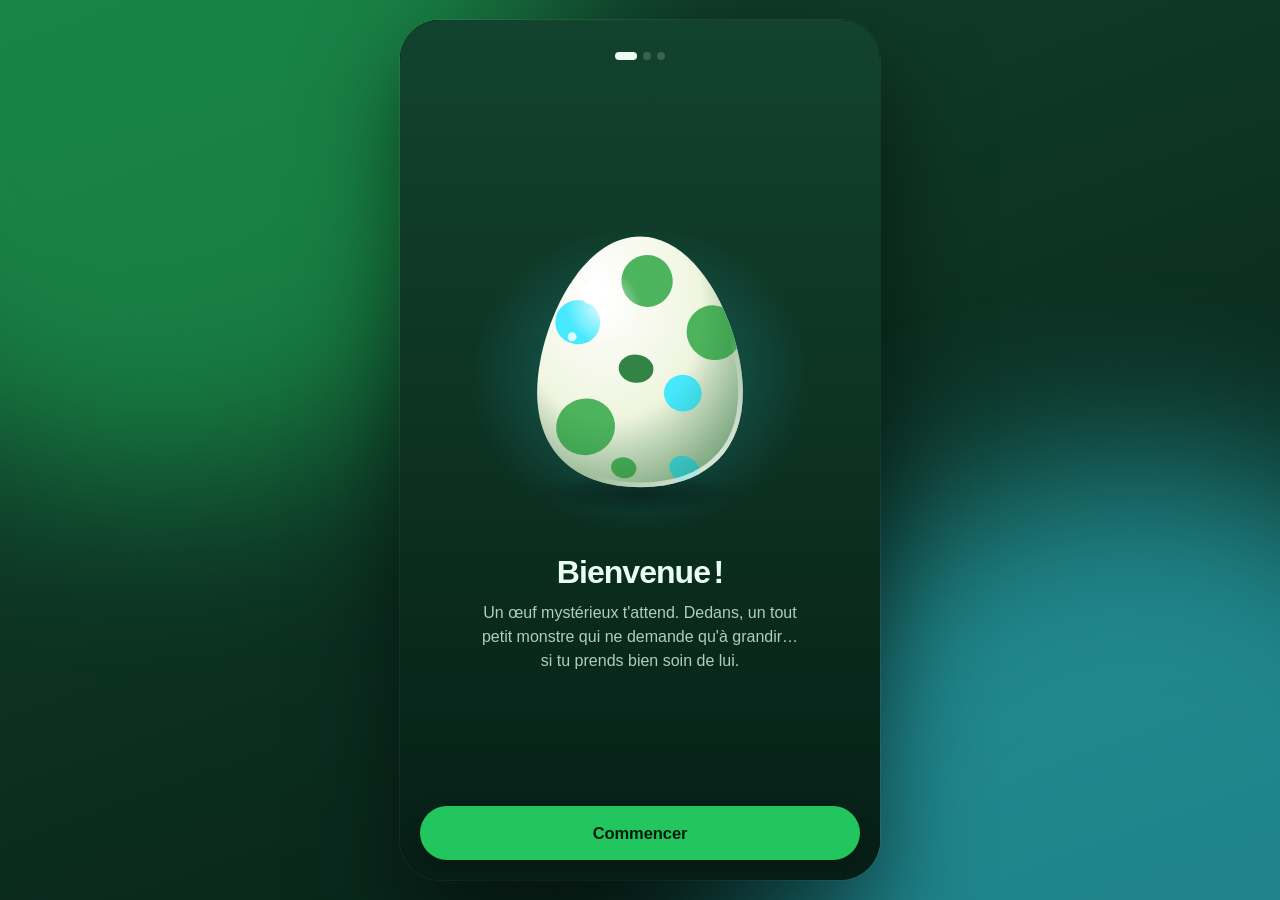
==== index.html @ c43db401 "Mini-Titan : tamagotchi mobile HD (appli installable) + version classique Co-Authored-By: Claude Fab" ====
<!doctype html>
<html lang="fr">
<head>
<meta charset="utf-8">
<meta name="viewport" content="width=device-width, initial-scale=1, viewport-fit=cover">
<title>Mini-Titan</title>
<meta name="description" content="Adopte un petit monstre à plaques dorsales : nourris-le, lave-le, joue avec lui et regarde-le grandir.">
<meta name="theme-color" content="#12432f">
<meta name="color-scheme" content="dark light">
<meta name="apple-mobile-web-app-capable" content="yes">
<meta name="mobile-web-app-capable" content="yes">
<meta name="apple-mobile-web-app-status-bar-style" content="black-translucent">
<meta name="apple-mobile-web-app-title" content="Mini-Titan">
<meta name="format-detection" content="telephone=no">
<link rel="manifest" href="manifest.webmanifest">
<link rel="icon" href="icons/icon.svg" type="image/svg+xml">
<link rel="apple-touch-icon" href="icons/apple-touch-icon.png">
<link rel="stylesheet" href="app.css">
</head>
<body>
<!-- Fond flou aux couleurs du look (visible sur ordinateur, autour de la colonne) -->
<div class="backdrop" aria-hidden="true"></div>

<div class="app" id="app">
  <main class="views" id="views">

    <!-- ===================== Onglet Maison ===================== -->
    <section class="view view-home on" id="v-maison" aria-label="Maison">
      <div class="stage" id="stage">
        <div class="stage-scene" id="scene" aria-hidden="true"></div>
        <div class="stage-mon" id="mon"></div>
        <button class="mon-hit" id="monHit" type="button" aria-label="Caresser"></button>
        <div class="poops" id="poops"></div>
        <div class="veil" id="veil" aria-hidden="true"></div>
        <div class="zzz" id="zzz" aria-hidden="true"></div>
        <div class="need" id="need" role="status"></div>
        <div class="hint" id="hint"></div>
        <div class="fx" id="fx" aria-hidden="true"></div>

        <header class="topbar" id="topbar">
          <button class="idcard glass" id="idcard" type="button" aria-label="Voir le profil">
            <span class="nm" id="tbName">Titan</span>
            <span class="sub" id="tbSub"></span>
            <span class="grow" aria-hidden="true"><i id="tbGrow"></i></span>
          </button>
          <div class="topright">
            <button class="clock glass" id="clock" type="button" aria-label="Heure du jeu"><span class="clock-ic" id="clockIc"></span><span id="clockTx">12:00</span><b class="spd" id="clockSpd"></b></button>
            <button class="bell glass" id="bell" type="button" aria-label="Appels"><span id="bellIc"></span><i class="bell-dot"></i></button>
          </div>
        </header>

        <div class="gauges glass" id="gauges"></div>
      </div>
      <nav class="dock" id="dock" aria-label="Actions"></nav>
    </section>

    <!-- ===================== Autres onglets ===================== -->
    <section class="view scroll" id="v-profil" aria-label="Profil"></section>
    <section class="view scroll" id="v-looks" aria-label="Looks"></section>
    <section class="view scroll" id="v-reglages" aria-label="Réglages"></section>
  </main>

  <nav class="tabbar" id="tabbar" aria-label="Navigation"></nav>

  <!-- Couches au-dessus : feuilles, écrans pleins, messages -->
  <div class="layer" id="sheets"></div>
  <div class="layer" id="fulls"></div>
  <div class="toasts" id="toasts" role="status" aria-live="polite"></div>
</div>

<noscript><p style="position:fixed;inset:0;display:grid;place-items:center;margin:0;padding:24px;text-align:center;color:#fff;background:#12432f;font:16px sans-serif">Mini-Titan a besoin de JavaScript pour fonctionner.</p></noscript>

<script src="js/skins.js"></script>
<script src="js/core.js"></script>
<script src="js/art.js"></script>
<script src="js/scenes.js"></script>
<script src="js/sfx.js"></script>
<script src="js/games.js" onerror="void 0"></script>
<script src="js/ui.js"></script>
<script>
/* Service worker : seulement en ligne (https), jamais en local pour ne pas gêner les essais. */
if (location.protocol === 'https:' && 'serviceWorker' in navigator) {
  window.addEventListener('load', function () {
    navigator.serviceWorker.register('sw.js').catch(function () {});
  });
}
</script>
</body>
</html>
---- app.css ----
/* Mini-Titan — habillage de l'appli (mobile d'abord).
   Les couleurs viennent du look courant : js/ui.js pose les variables --accent, --ink, --surf… sur <html>.
   Sommaire : 1 bases · 2 coque · 3 scène · 4 jauges et dock · 5 onglets · 6 composants
              7 feuilles · 8 écrans pleins · 9 profil / looks / réglages · 10 accueil · 11 ordinateur · 12 paysage · 13 confort */

/* ------------------------------------------------------------------ 1. bases */
:root {
  --accent: #22c55e; --accent2: #38e8ff; --bg-top: #12432f; --bg-bot: #061f16; --ink: #eafff0;
  --page-top: #12432f; --page-bot: #061f16;
  --surf: #071d15; --surf2: #0d2a1f; --glass: rgba(7, 29, 21, .58); --glass-solid: rgba(7, 29, 21, .92);
  --hi: #22c55e; --on-accent: #06140c;
  --ink2: rgba(234, 255, 240, .74); --ink3: rgba(234, 255, 240, .52);
  --line: rgba(234, 255, 240, .13); --fill: rgba(234, 255, 240, .09); --fill2: rgba(234, 255, 240, .17);
  --warn: #ffb020; --bad: #ff4d5e; --bad-ink: #ff97a0; --bad-fill: #dc1f43; --good: #3ddc84;
  --lamp: #ffd54a; --lamp-line: rgba(255, 213, 74, .6); --status: transparent;
  --sat: env(safe-area-inset-top, 0px); --sab: env(safe-area-inset-bottom, 0px);
  --ease: cubic-bezier(.2, .8, .2, 1); --spring: cubic-bezier(.3, 1.45, .5, 1);
  --font: -apple-system, BlinkMacSystemFont, "SF Pro Text", "Segoe UI", Roboto, "Helvetica Neue", sans-serif;
  --dock-c: clamp(44px, 13.6vw, 56px);
}
*, *::before, *::after { box-sizing: border-box; }
html, body { height: 100%; margin: 0; overflow: hidden; overscroll-behavior: none; background: var(--bg-bot); }
body {
  font-family: var(--font); font-size: 16px; line-height: 1.35; color: var(--ink);
  font-variant-numeric: tabular-nums; -webkit-font-smoothing: antialiased; text-rendering: optimizeLegibility;
  -webkit-user-select: none; user-select: none; -webkit-touch-callout: none;
  -webkit-tap-highlight-color: transparent; touch-action: manipulation; -webkit-text-size-adjust: 100%;
}
button, input { font: inherit; color: inherit; }
button { -webkit-appearance: none; appearance: none; border: 0; background: none; padding: 0; margin: 0; cursor: pointer; touch-action: manipulation; }
button:disabled { cursor: default; }
input { -webkit-user-select: text; user-select: text; }
h1, h2, h3, p { margin: 0; }
svg { display: block; }
a { color: inherit; }
:focus { outline: none; }
:focus-visible { outline: 3px solid var(--accent2); outline-offset: 2px; }
.ic { width: 24px; height: 24px; flex: none; fill: none; stroke: currentColor; stroke-width: 2; stroke-linecap: round; stroke-linejoin: round; }
.ic .f { fill: currentColor; stroke: none; }
.mt-prop { width: 100%; height: 100%; overflow: visible; }
.nw { white-space: nowrap; }

/* verre dépoli, avec repli opaque */
.glass { background: var(--glass-solid); border: 1px solid var(--line); box-shadow: 0 6px 22px rgba(0, 0, 0, .18); }
@supports ((-webkit-backdrop-filter: blur(1px)) or (backdrop-filter: blur(1px))) {
  .glass { background: var(--glass); -webkit-backdrop-filter: blur(18px) saturate(1.5); backdrop-filter: blur(18px) saturate(1.5); }
}

/* ------------------------------------------------------------------ 2. coque */
.backdrop { display: none; }
.app {
  position: fixed; inset: 0; height: 100vh; height: 100dvh; display: flex; flex-direction: column;
  overflow: hidden; background: var(--surf); isolation: isolate;
}
/* le fond des vues prolonge le haut de la page : c'est lui qu'on voit sous la barre d'état des onglets défilants */
.views { position: relative; flex: 1 1 auto; min-height: 0; background: var(--page-top); }
/* iPhone installé : l'heure et la batterie sont écrites en blanc par-dessus l'appli ; sur le look clair, un voile les garde lisibles */
.app::before { content: ""; position: absolute; z-index: 70; left: 0; right: 0; top: 0; height: var(--sat); background: var(--status); pointer-events: none; }
.view { position: absolute; inset: 0; display: none; }
.view.on { display: flex; flex-direction: column; animation: ui-fade .24s ease both; }
.view.scroll {
  top: var(--sat);          /* la zone de la barre d'état n'appartient pas au défilement : rien ne passe sous l'heure */
  overflow-x: hidden; overflow-y: auto; overscroll-behavior: contain; -webkit-overflow-scrolling: touch;
  padding: 18px 16px 28px; background: linear-gradient(var(--page-top), var(--page-bot));
}
.view.scroll.on { display: block; }
.layer { position: absolute; inset: 0; pointer-events: none; z-index: 40; }
.layer > * { pointer-events: auto; }
#fulls { z-index: 50; }

/* ------------------------------------------------------------------ 3. scène */
.stage {
  position: relative; flex: 1 1 auto; min-height: 0; overflow: hidden; isolation: isolate;
  border-radius: 0 0 30px 30px; background: var(--bg-bot);
}
.stage-scene { position: absolute; inset: 0; z-index: 0; }
.stage-scene .mt-scene { position: absolute; inset: 0; width: 100%; height: 100%; }
.stage-mon { position: absolute; z-index: 1; pointer-events: none; }
.stage-mon .mt-mon { width: 100%; height: 100%; }
.mon-hit { position: absolute; z-index: 2; border-radius: 42%; }
.mon-hit:focus-visible { outline-offset: -6px; }

.poops { position: absolute; inset: 0; z-index: 2; pointer-events: none; }
.poop {
  position: absolute; width: 52px; height: 52px; margin: 0 0 0 -26px; padding: 4px; pointer-events: auto;
  animation: ui-pop-in .4s var(--spring) both; transition: transform .16s var(--ease);
}
.poop:active { transform: scale(.88); }
.poop.out { animation: ui-pop-out .3s ease-in both; pointer-events: none; }

.veil {
  position: absolute; inset: 0; z-index: 3; pointer-events: none; opacity: 0; transition: opacity .7s ease;
  /* clair de lune sur le monstre (on le voit dormir), bords toujours sombres */
  background: radial-gradient(78% 46% at 50% 62%, rgba(10, 16, 60, .4), rgba(6, 9, 40, .8) 70%, rgba(3, 5, 26, .93));
}
.stage.dark .veil { opacity: 1; }
/* lumière éteinte : un seul groupe de « Zzz », celui de l'interface, au-dessus du voile (le dessin a les siens, lumière allumée) */
.stage.dark.asleep .stage-mon .mt-z { display: none; }
.zzz { position: absolute; z-index: 4; width: 60px; height: 60px; pointer-events: none; opacity: 0; transition: opacity .5s; }
.stage.dark.asleep .zzz { opacity: 1; animation: ui-float 3.2s ease-in-out infinite; }

/* bulle de besoin */
.need {
  position: absolute; z-index: 4; width: 58px; height: 58px; padding: 9px; border-radius: 50% 50% 50% 14px;
  background: #fff; box-shadow: 0 8px 20px rgba(0, 0, 0, .28), inset 0 0 0 3px rgba(20, 24, 40, .08);
  transform: scale(0); transform-origin: 0 100%; transition: transform .32s var(--spring); pointer-events: none;
}
.need.on { transform: scale(1); animation: ui-bob 2.4s ease-in-out .4s infinite; }
.need.crit { box-shadow: 0 8px 20px rgba(0, 0, 0, .28), inset 0 0 0 3.5px var(--bad); }
.need.crit.on { animation: ui-shake 1.6s ease-in-out .4s infinite; }

/* consigne (œuf, monstre envolé) */
.hint { position: absolute; z-index: 5; left: 0; right: 0; display: flex; justify-content: center; padding: 0 16px; pointer-events: none; }
.hint > * { pointer-events: auto; }
.hint .pill {
  padding: 11px 18px; border-radius: 22px; font-size: 15px; font-weight: 600; text-align: center;
  animation: ui-bob 2.2s ease-in-out infinite;
}

/* petits retours flottants */
.fx { position: absolute; inset: 0; z-index: 5; pointer-events: none; overflow: hidden; }
.fl { position: absolute; width: 34px; height: 34px; margin: -17px 0 0 -17px; animation: ui-rise 1.1s ease-out both; }
.fl.txt {
  width: auto; height: auto; margin: -12px 0 0; transform: translateX(-50%); white-space: nowrap;
  font-size: 19px; font-weight: 800; color: #fff; text-shadow: 0 2px 0 rgba(0, 0, 0, .35), 0 0 12px rgba(0, 0, 0, .35);
  animation-name: ui-rise-txt;
}
.fl.burst { animation: ui-burst .8s ease-out both; }
.fly { position: absolute; z-index: 5; width: 68px; height: 68px; margin: -34px 0 0 -34px; pointer-events: none;
  transition: left .55s cubic-bezier(.4, 0, .3, 1), top .55s cubic-bezier(.3, -.4, .6, 1), transform .55s ease, opacity .25s ease .45s; }
.fly.pop { animation: ui-pop-in .35s var(--spring) both; transition: opacity .3s; }

/* barre du haut, posée sur le décor */
.topbar {
  position: absolute; z-index: 6; left: 0; right: 0; top: 0; display: flex; align-items: flex-start; justify-content: space-between;
  gap: 10px; padding: calc(var(--sat) + 10px) 12px 0; pointer-events: none; transition: opacity .25s;
}
.topbar > * { pointer-events: auto; }
.idcard {
  display: flex; flex-direction: column; align-items: stretch; min-width: 132px; max-width: 58%; text-align: left;
  padding: 9px 16px 11px; border-radius: 22px; transition: transform .18s var(--ease);
}
.idcard:active { transform: scale(.97); }
.idcard .nm { font-size: 20px; line-height: 1.15; font-weight: 800; letter-spacing: -.01em; white-space: nowrap; overflow: hidden; text-overflow: ellipsis; }
.idcard .sub { font-size: 12.5px; font-weight: 600; color: var(--ink2); white-space: nowrap; overflow: hidden; text-overflow: ellipsis; margin-top: 1px; }
.idcard .grow { display: block; height: 4px; margin-top: 8px; border-radius: 2px; background: var(--fill2); overflow: hidden; }
.idcard .grow i { display: block; height: 100%; width: 0; border-radius: 2px; background: var(--hi); transition: width .6s var(--ease); }
.topright { display: flex; align-items: center; gap: 8px; }
.clock { display: flex; align-items: center; gap: 6px; height: 48px; padding: 0 15px 0 12px; border-radius: 24px; font-size: 15px; font-weight: 700; }
.clock .ic { width: 20px; height: 20px; }
.clock .spd { padding: 2px 7px; border-radius: 10px; background: #ffb020; color: #2a1a00; font-size: 12.5px; font-weight: 800; }
.clock .spd:empty { display: none; }
.clock.fast .clock-ic { display: none; }      /* la pastille « ×120 » prend la place du soleil */
.clock:active { transform: scale(.97); }
.bell { position: relative; width: 48px; height: 48px; border-radius: 50%; display: grid; place-items: center; transition: transform .18s var(--ease); }
.bell:active { transform: scale(.9); }
.bell .ic { width: 22px; height: 22px; }
.bell-dot { position: absolute; top: 9px; right: 10px; width: 11px; height: 11px; border-radius: 50%; background: var(--bad); border: 2px solid #fff; transform: scale(0); transition: transform .25s var(--spring); }
.bell.on { color: #fff; background: var(--bad); border-color: transparent; animation: ui-ring 1.5s ease-in-out infinite; }
.bell.on .ic { animation: ui-swing 1.5s ease-in-out infinite; transform-origin: 50% 10%; }

/* mode lavage */
.wash { position: absolute; inset: 0; z-index: 7; touch-action: none; cursor: grab; }
.wash-top { position: absolute; left: 12px; right: 12px; top: calc(var(--sat) + 10px); display: flex; align-items: center; gap: 10px; }
.wash-info { flex: 1 1 auto; min-width: 0; display: flex; align-items: center; gap: 10px; height: 56px; padding: 0 16px 0 6px; border-radius: 28px; font-size: 15px; font-weight: 600; }
.wash-info > span:last-child { line-height: 1.15; }        /* la consigne passe sur deux lignes plutôt que d'être coupée */
.wash-info .ring { width: 44px; height: 44px; flex: none; }
.wash-info .ring b { font-size: 13px; }
.wash .btn { flex: none; min-height: 52px; padding: 0 20px; }
.sponge { position: absolute; width: 78px; height: 78px; margin: -39px 0 0 -39px; pointer-events: none; filter: drop-shadow(0 8px 10px rgba(0, 0, 0, .3)); transition: transform .15s var(--ease); }
.sponge.down { transform: scale(.9) rotate(-8deg); }
.sponge.idle { animation: ui-sponge 1.6s ease-in-out infinite; }
.bub { position: absolute; width: 30px; height: 30px; margin: -15px 0 0 -15px; pointer-events: none; animation: ui-bub 1.2s ease-out both; }
.stage.washing .topbar, .stage.washing .need, .stage.washing .hint { opacity: 0; pointer-events: none; }
.stage.washing .topbar > * { pointer-events: none; }
.stage.washing .poops { z-index: 8; }         /* au-dessus du calque de lavage : on ramasse les crottes sans quitter le bain */

/* ------------------------------------------------------------------ 4. jauges et dock */
.gauges {
  position: absolute; z-index: 6; left: 12px; right: 12px; bottom: 10px; display: grid; grid-template-columns: repeat(4, 1fr);
  padding: 8px 4px 7px; border-radius: 26px; transition: opacity .3s;
}
.gauges.off { opacity: .5; }
.gauge { display: flex; flex-direction: column; align-items: center; gap: 4px; min-height: 48px; border-radius: 18px; transition: transform .18s var(--ease); }
.gauge:active { transform: scale(.94); }
.ring { position: relative; width: 48px; height: 48px; }
.ring svg { width: 100%; height: 100%; transform: rotate(-90deg); }
.ring circle { fill: none; stroke-width: 5; }
.ring .trk { stroke: var(--fill2); }
.ring .val { stroke: var(--hi); stroke-linecap: round; transition: stroke-dashoffset .7s var(--ease), stroke .3s; }
.ring b { position: absolute; inset: 0; display: grid; place-items: center; font-size: 15px; font-weight: 800; letter-spacing: -.02em; }
.gauge .lb { display: flex; align-items: center; gap: 3px; font-size: 11.5px; font-weight: 600; color: var(--ink2); white-space: nowrap; }
.gauge .lb .ic { width: 13px; height: 13px; stroke-width: 2.4; }
/* jauge basse : seul l'arc change de couleur, le chiffre reste à l'encre (lisible sur tous les verres) */
.gauge.warn .val { stroke: var(--warn); }
/* jauge vide : pastille pleine, c'est l'information la plus urgente de l'écran */
.gauge.bad .ring { border-radius: 50%; background: var(--bad-fill); animation: ui-pulse 1.1s ease-in-out infinite; }
.gauge.bad .trk { stroke: rgba(255, 255, 255, .4); }
.gauge.bad .ring b { color: #fff; }
.gauge.bad .lb { color: #fff; background: var(--bad-fill); padding: 1px 5px; margin: -1px 0; border-radius: 9px; }

.dock { flex: none; display: grid; grid-template-columns: repeat(6, 1fr); padding: 12px 6px 8px; background: var(--surf); }
.act { position: relative; display: flex; flex-direction: column; align-items: center; gap: 5px; min-width: 0; padding: 0; }
.act .circ {
  position: relative; width: var(--dock-c); height: var(--dock-c); border-radius: 50%; display: grid; place-items: center;
  background: var(--fill); box-shadow: inset 0 0 0 1px var(--line); color: var(--ink);
  transition: transform .18s var(--ease), background .25s, color .25s, box-shadow .25s;
}
.act .circ .ic { width: 26px; height: 26px; }
.act:active .circ { transform: scale(.88); background: var(--fill2); }
.act .lb { font-size: 11.5px; font-weight: 600; color: var(--ink2); white-space: nowrap; max-width: 100%; overflow: hidden; text-overflow: ellipsis; }
.act .dot {
  position: absolute; top: -1px; right: -1px; width: 15px; height: 15px; border-radius: 50%; background: var(--bad);
  border: 2.5px solid var(--surf); transform: scale(0); transition: transform .28s var(--spring);
}
.act.alert .dot { transform: scale(1); }
.act.alert .circ { background: var(--accent); color: var(--on-accent); box-shadow: 0 6px 16px rgba(0, 0, 0, .28); animation: ui-nudge 2.4s ease-in-out infinite; }
.act.alert .lb { color: var(--ink); }
/* lumière allumée (toute la journée) : discret, une ampoule jaune ; plein jaune seulement quand il faut vraiment éteindre */
.act.lit .circ { color: var(--lamp); box-shadow: inset 0 0 0 1.5px var(--lamp-line); }
.act.alert.lit .circ { background: #ffd54a; color: #3a2a00; box-shadow: 0 6px 16px rgba(0, 0, 0, .28), 0 0 18px rgba(255, 213, 74, .45); }

/* ------------------------------------------------------------------ 5. onglets */
.tabbar {
  flex: none; position: relative; z-index: 10; display: grid; grid-template-columns: repeat(4, 1fr);
  padding: 4px 8px calc(var(--sab) + 6px); background: var(--surf); border-top: 1px solid var(--line);
}
.tab { display: flex; flex-direction: column; align-items: center; justify-content: center; gap: 2px; height: 54px; color: var(--ink3); font-size: 11.5px; font-weight: 600; transition: color .2s; }
.tab .pill { width: 58px; height: 30px; border-radius: 15px; display: grid; place-items: center; transition: background .25s, transform .18s var(--ease); }
.tab:active .pill { transform: scale(.9); }
.tab.on { color: var(--ink); }
.tab.on .pill { background: var(--fill2); color: var(--hi); }

/* ------------------------------------------------------------------ 6. composants */
.btn {
  display: inline-flex; align-items: center; justify-content: center; gap: 8px; min-height: 54px; padding: 0 26px; border-radius: 27px;
  font-size: 16.5px; font-weight: 700; letter-spacing: -.005em; text-decoration: none; white-space: nowrap;
  background: var(--accent); color: var(--on-accent); box-shadow: 0 8px 20px rgba(0, 0, 0, .24);
  transition: transform .18s var(--ease), filter .2s, opacity .2s;
}
.btn:active { transform: scale(.96); filter: brightness(.94); }
.btn.block { display: flex; width: 100%; }
.btn.ghost { background: var(--fill); color: var(--ink); box-shadow: inset 0 0 0 1px var(--line); }
.btn.danger { background: var(--bad-fill); color: #fff; }
.btn.small { min-height: 48px; padding: 0 18px; font-size: 15px; }
.iconbtn { width: 48px; height: 48px; border-radius: 50%; display: grid; place-items: center; background: var(--fill); color: var(--ink); flex: none; transition: transform .18s var(--ease), background .2s; }
.iconbtn:active { transform: scale(.88); background: var(--fill2); }

.seg { display: grid; grid-auto-flow: column; grid-auto-columns: 1fr; gap: 4px; padding: 4px; border-radius: 18px; background: var(--fill); }
.seg button { min-height: 48px; border-radius: 14px; font-size: 15px; font-weight: 700; color: var(--ink2); transition: background .22s, color .22s, transform .18s var(--ease); }
.seg button:active { transform: scale(.96); }
.seg button.on { background: var(--accent); color: var(--on-accent); box-shadow: 0 3px 10px rgba(0, 0, 0, .22); }

.switch { position: relative; flex: none; width: 54px; height: 48px; }
.switch::before { content: ""; position: absolute; left: 0; top: 8px; width: 54px; height: 32px; border-radius: 16px; background: var(--fill2); transition: background .22s; }
.switch::after { content: ""; position: absolute; left: 3px; top: 11px; width: 26px; height: 26px; border-radius: 50%; background: #fff; box-shadow: 0 2px 6px rgba(0, 0, 0, .3); transition: transform .24s var(--ease); }
.switch[aria-checked="true"]::before { background: var(--good); }
.switch[aria-checked="true"]::after { transform: translateX(22px); }

.chip { display: inline-flex; align-items: center; gap: 4px; height: 26px; padding: 0 9px 0 7px; border-radius: 13px; background: var(--fill); font-size: 12.5px; font-weight: 700; white-space: nowrap; }
.chip .ic { width: 14px; height: 14px; stroke-width: 2.4; }
.chip.big { height: 32px; padding: 0 12px 0 10px; border-radius: 16px; font-size: 13.5px; }
.chip.big .ic { width: 16px; height: 16px; }

.toasts { position: absolute; z-index: 60; left: 0; right: 0; top: calc(var(--sat) + 86px); display: flex; flex-direction: column; align-items: center; gap: 8px; padding: 0 16px; pointer-events: none; }
.toast {
  display: flex; align-items: center; gap: 10px; max-width: 100%; min-height: 46px; padding: 9px 18px; border-radius: 24px;
  background: var(--surf2); color: var(--ink); border: 1px solid var(--line); box-shadow: 0 10px 28px rgba(0, 0, 0, .34);
  font-size: 15px; font-weight: 600; text-align: center; pointer-events: auto; animation: ui-toast-in .3s var(--spring) both;
}
.toast.out { animation: ui-toast-out .22s ease-in both; }
.toast.has-act { padding-right: 6px; text-align: left; }
.toast button { flex: none; min-height: 44px; margin: -4px 0; padding: 0 16px; border-radius: 22px; background: var(--accent); color: var(--on-accent); font-size: 14.5px; font-weight: 700; }

/* ------------------------------------------------------------------ 7. feuilles */
.sheet-wrap { position: absolute; inset: 0; display: flex; align-items: flex-end; }
.sheet-bg { position: absolute; inset: 0; background: rgba(4, 6, 16, .58); opacity: 0; transition: opacity .28s ease; }
.sheet {
  position: relative; width: 100%; max-height: 90%; display: flex; flex-direction: column; background: var(--surf);
  border-radius: 30px 30px 0 0; box-shadow: 0 -12px 44px rgba(0, 0, 0, .4), inset 0 1px 0 var(--line);
  transform: translateY(102%); transition: transform .32s var(--ease); padding-bottom: var(--sab); will-change: transform;
}
.sheet-wrap.on .sheet { transform: none; }
.sheet-wrap.on .sheet-bg { opacity: 1; }
.sheet.drag { transition: none; }
.sheet-top { flex: none; touch-action: none; cursor: grab; }
.sheet-grab { height: 22px; display: grid; place-items: center; }
.sheet-grab i { width: 40px; height: 5px; border-radius: 3px; background: var(--fill2); }
.sheet-head { display: flex; align-items: center; justify-content: space-between; gap: 12px; padding: 2px 12px 10px 20px; }
.sheet-head h2 { font-size: 23px; font-weight: 800; letter-spacing: -.02em; min-width: 0; text-wrap: balance; }
.sheet-body { flex: 1 1 auto; min-height: 0; overflow-y: auto; overscroll-behavior: contain; -webkit-overflow-scrolling: touch; padding: 2px 16px 20px; }
.sheet-body > * + * { margin-top: 14px; }
.sheet-note { display: flex; align-items: flex-start; gap: 8px; font-size: 13px; line-height: 1.4; color: var(--ink2); }
.sheet-note .ic { width: 18px; height: 18px; margin-top: 1px; color: var(--warn); }
.sheet-text { font-size: 15.5px; line-height: 1.5; color: var(--ink2); }
.sheet-actions { display: grid; gap: 10px; }

/* nourrir */
.foods { display: grid; grid-template-columns: 1fr 1fr; gap: 10px; }
.food { display: flex; flex-direction: column; align-items: center; gap: 4px; padding: 10px 8px 12px; border-radius: 22px; background: var(--fill); box-shadow: inset 0 0 0 1px var(--line); transition: transform .18s var(--ease), background .2s; }
.food:active { transform: scale(.95); background: var(--fill2); }
.food .pic { width: 76px; height: 76px; }
.food .nm { font-size: 16px; font-weight: 700; }
/* deux niveaux voulus : l'effet principal seul et plus gros, les bonus dessous (centré s'il n'y en a qu'un) */
.food .fx-row { display: grid; grid-template-columns: repeat(2, auto); justify-content: center; gap: 4px; margin-top: 3px; }
.food .fx-row .chip:first-child { grid-column: 1 / -1; justify-self: center; height: 30px; padding: 0 12px 0 9px; border-radius: 15px; font-size: 14.5px; background: var(--fill2); }
.food .fx-row .chip:first-child:nth-last-child(2) ~ .chip { grid-column: 1 / -1; justify-self: center; }

/* liste de jeux et lignes génériques */
.rows { display: grid; gap: 10px; }
.rowbtn { display: flex; align-items: center; gap: 12px; width: 100%; min-height: 76px; padding: 10px 12px; border-radius: 22px; background: var(--fill); box-shadow: inset 0 0 0 1px var(--line); text-align: left; transition: transform .18s var(--ease), background .2s; }
.rowbtn:active { transform: scale(.97); background: var(--fill2); }
.rowbtn .pic { width: 56px; height: 56px; flex: none; }
.rowbtn .tx { flex: 1 1 auto; min-width: 0; }
.rowbtn .nm { display: block; font-size: 16.5px; font-weight: 700; }
.rowbtn .ds { display: block; font-size: 13.5px; color: var(--ink2); margin-top: 1px; }
.rowbtn > .ic { color: var(--ink3); }
.empty { padding: 26px 16px 22px; text-align: center; }
.empty .pic { width: 84px; height: 84px; margin: 0 auto 10px; }
.empty h3 { font-size: 19px; font-weight: 800; }
.empty p { font-size: 15px; color: var(--ink2); margin-top: 4px; }

.away-list { display: grid; gap: 8px; }
.away-list li, .log li { list-style: none; }
.away-list, .log { margin: 0; padding: 0; }
.away-list li { display: flex; gap: 10px; align-items: flex-start; padding: 11px 14px; border-radius: 16px; background: var(--fill); font-size: 15px; }
.away-list li::before { content: ""; flex: none; width: 8px; height: 8px; margin-top: 7px; border-radius: 50%; background: var(--hi); }

.field {
  display: block; width: 100%; height: 58px; padding: 0 20px; border-radius: 20px; border: 2px solid var(--line); background: var(--fill);
  font-size: 20px; font-weight: 700; text-align: center; color: var(--ink); caret-color: var(--hi); transition: border-color .2s;
}
.field:focus { border-color: var(--hi); outline: none; }
.field::placeholder { color: var(--ink3); }

.help h3 { font-size: 16px; font-weight: 800; display: flex; align-items: center; gap: 8px; }
.help h3 .ic { width: 20px; height: 20px; color: var(--hi); }
.help p { font-size: 14.5px; line-height: 1.5; color: var(--ink2); margin-top: 4px; }
.help section + section { margin-top: 16px; }

/* ------------------------------------------------------------------ 8. écrans pleins */
.full {
  position: absolute; inset: 0; display: flex; flex-direction: column; overflow: hidden;
  background: linear-gradient(var(--page-top), var(--page-bot)); animation: ui-fade .28s ease both;
}
.full.out { animation: ui-fade-out .22s ease both; pointer-events: none; }
.full-head { flex: none; display: flex; align-items: center; justify-content: space-between; gap: 12px; padding: calc(var(--sat) + 10px) 12px 10px 20px; }
.full-head h2 { font-size: 22px; font-weight: 800; letter-spacing: -.02em; min-width: 0; white-space: nowrap; overflow: hidden; text-overflow: ellipsis; }
.game-host { position: relative; flex: 1 1 auto; min-height: 0; overflow: hidden; }
.full-foot { flex: none; display: grid; gap: 10px; padding: 12px 20px calc(var(--sab) + 20px); }
.full-foot.two { grid-template-columns: 1fr 1fr; }

.center { flex: 1 1 auto; min-height: 0; display: flex; flex-direction: column; align-items: center; justify-content: center; text-align: center; padding: 12px 24px; }
.center .kicker { font-size: 13px; font-weight: 700; letter-spacing: .08em; text-transform: uppercase; color: var(--ink2); }
.center h2 { font-size: 30px; line-height: 1.12; font-weight: 800; letter-spacing: -.025em; margin-top: 4px; text-wrap: balance; }
.center p { font-size: 16px; line-height: 1.45; color: var(--ink2); margin-top: 8px; max-width: 320px; }
.center .chips { display: flex; flex-wrap: wrap; justify-content: center; gap: 8px; margin-top: 14px; }
.hero { position: relative; width: min(74vw, 300px, 42vh); aspect-ratio: 1; flex: none; }
/* --k : agrandissement des jeunes (posé par ui.js), autour de leurs pieds — le sol du dessin est à 90 % du carré */
.hero .mt-mon { position: absolute; inset: 0; width: 100%; height: 100%; transform: scale(var(--k, 1)); transform-origin: 50% 90%; }
.hero::before { content: ""; position: absolute; inset: 4% 4% 8%; border-radius: 50%; background: radial-gradient(closest-side, #fff, transparent); opacity: .2; }
.hero .old, .hero .new { position: absolute; inset: 0; transition: opacity .5s ease, transform .6s var(--spring); }
.hero .new { opacity: 0; transform: scale(.6); }
.evo.done .hero .old { opacity: 0; transform: scale(1.25); }
.evo.done .hero .new { opacity: 1; transform: none; }
.flash { position: absolute; inset: 0; pointer-events: none; opacity: 0; background: radial-gradient(circle at 50% 42%, #fff, rgba(255, 255, 255, .7) 30%, transparent 70%); }
.evo.flashing .flash { animation: ui-flash 1s ease-out both; }
.evo .late { opacity: 0; transform: translateY(10px); transition: opacity .4s ease .25s, transform .4s var(--ease) .25s; }
.evo.done .late { opacity: 1; transform: none; }
.evo .early { transition: opacity .3s; }
.evo.done .early { display: none; }
.confetti { position: absolute; inset: 0; pointer-events: none; overflow: hidden; }
.confetti i { position: absolute; top: -20px; width: 10px; height: 14px; border-radius: 3px; animation: ui-confetti 2.6s linear both; }
.memorial { background: linear-gradient(#1b2350, #0a0d24); color: #f1f3ff; --ink: #f1f3ff; --ink2: rgba(241, 243, 255, .76); --fill: rgba(241, 243, 255, .1); --line: rgba(241, 243, 255, .16); }
.memorial .btn { background: #ffe27a; color: #1b2350; }
.memorial .hero::before { background: radial-gradient(closest-side, #ffe27a, transparent); opacity: .22; }
.memorial .stars { position: absolute; inset: 0; pointer-events: none; }
.memorial .center { position: relative; z-index: 1; }       /* le texte et le fantôme passent devant les étoiles */
.memorial .stars i { position: absolute; width: 3px; height: 3px; border-radius: 50%; background: #fff; animation: ui-twinkle 3s ease-in-out infinite; }
.result .hero { width: min(74vw, 300px, 34vh); }               /* un peu moins haut : titre, score et effets tiennent sur un écran court */
.result .score { font-size: 54px; line-height: 1; font-weight: 800; letter-spacing: -.03em; margin-top: 10px; }
.result .score small { display: block; font-size: 13px; font-weight: 700; letter-spacing: .08em; text-transform: uppercase; color: var(--ink2); margin-bottom: 4px; }

/* ------------------------------------------------------------------ 9. profil / looks / réglages */
.vt { font-size: 30px; line-height: 1.1; font-weight: 800; letter-spacing: -.025em; }
.lead { font-size: 15px; line-height: 1.45; color: var(--ink2); margin-top: 6px; }
.card { margin-top: 14px; padding: 16px; border-radius: 24px; background: var(--fill); box-shadow: inset 0 0 0 1px var(--line); }
.card > h3 { font-size: 13px; font-weight: 700; letter-spacing: .07em; text-transform: uppercase; color: var(--ink2); margin-bottom: 12px; }

.portrait { position: relative; margin-top: 16px; border-radius: 28px; overflow: hidden; aspect-ratio: 10 / 9; background: var(--bg-bot); box-shadow: 0 14px 34px rgba(0, 0, 0, .3); isolation: isolate; }
.portrait .mt-scene { position: absolute; inset: 0; width: 100%; height: 100%; }
/* pieds posés juste au-dessus du bandeau du nom (76 px) : le sol du dessin est à 10 % du bas de son carré */
.portrait .pm { position: absolute; left: 18%; width: 64%; bottom: 64px; aspect-ratio: 1; }
.portrait .pm .mt-mon { width: 100%; height: 100%; }
.portrait .pinfo { position: absolute; left: 10px; right: 10px; bottom: 10px; display: flex; align-items: center; gap: 10px; padding: 8px 8px 8px 16px; border-radius: 22px; }
.portrait .pinfo .tx { flex: 1 1 auto; min-width: 0; }
.portrait .pinfo .nm { font-size: 22px; font-weight: 800; letter-spacing: -.02em; white-space: nowrap; overflow: hidden; text-overflow: ellipsis; }
.portrait .pinfo .sub { font-size: 13px; font-weight: 600; color: var(--ink2); }
.pchips { display: flex; flex-wrap: wrap; gap: 8px; margin-top: 12px; }

.meter-row { display: flex; align-items: baseline; justify-content: space-between; gap: 10px; font-size: 15.5px; font-weight: 700; }
.meter-row span:last-child { color: var(--ink2); font-weight: 600; font-size: 14px; }
.meter { height: 10px; margin-top: 8px; border-radius: 5px; background: var(--fill2); overflow: hidden; }
.meter i { display: block; height: 100%; border-radius: 5px; background: var(--hi); transition: width .6s var(--ease); }
.kv { display: flex; align-items: center; gap: 10px; margin-top: 14px; padding-top: 14px; border-top: 1px solid var(--line); font-size: 15.5px; font-weight: 700; }
.kv .ic { width: 20px; height: 20px; color: var(--ink2); }
.kv b { margin-left: auto; font-size: 18px; }
.cap { font-size: 13px; line-height: 1.4; color: var(--ink2); margin-top: 6px; }

.frise { position: relative; display: grid; grid-template-columns: repeat(5, 1fr); }
.frise::before { content: ""; position: absolute; left: 10%; right: 10%; top: 25px; height: 4px; border-radius: 2px; background: var(--fill2); }
.frise .bar { position: absolute; left: 10%; top: 25px; height: 4px; border-radius: 2px; background: var(--hi); max-width: 80%; }
.fnode { position: relative; display: flex; flex-direction: column; align-items: center; gap: 6px; font-size: 12px; font-weight: 600; color: var(--ink3); }
.fnode .dot { width: 54px; height: 54px; border-radius: 50%; display: grid; place-items: center; background: var(--surf2); box-shadow: inset 0 0 0 2px var(--fill2); font-size: 20px; font-weight: 800; overflow: hidden; }
.fnode .dot .fm { display: block; width: 46px; height: 46px; }      /* recadré par ui.js : chaque stade remplit sa pastille */
.fnode .dot .fm .mt-mon { width: 100%; height: 100%; }
.fnode.done { color: var(--ink2); }
.fnode.done .dot { box-shadow: inset 0 0 0 2px var(--hi); }
.fnode.cur { color: var(--ink); }
.fnode.cur .dot { box-shadow: inset 0 0 0 3px var(--hi), 0 0 0 4px var(--fill2); }

.stats { display: grid; grid-template-columns: repeat(3, 1fr); gap: 8px; }
.stat { padding: 12px 6px 10px; border-radius: 16px; background: var(--fill); text-align: center; }
.stat b { display: block; font-size: 22px; line-height: 1.1; font-weight: 800; }
.stat span { display: block; font-size: 12px; font-weight: 600; color: var(--ink2); margin-top: 3px; }

.log li { display: flex; flex-direction: column; gap: 1px; padding: 10px 0; border-top: 1px solid var(--line); font-size: 15px; }
.log li:first-child { border-top: 0; padding-top: 0; }
.log li:last-child { padding-bottom: 0; }
.log time { font-size: 12.5px; font-weight: 600; color: var(--ink3); }
.hall { display: grid; gap: 10px; }
.hall-it { display: flex; align-items: center; gap: 12px; }
.hall-it .av { width: 56px; height: 56px; flex: none; border-radius: 18px; background: linear-gradient(#27306a, #12173a); overflow: hidden; }
.hall-it .av .mt-mon { width: 100%; height: 100%; }
.hall-it .nm { font-size: 16px; font-weight: 700; }
.hall-it .ds { font-size: 13px; color: var(--ink2); }

.looks { display: grid; grid-template-columns: 1fr 1fr; gap: 12px; margin-top: 16px; }
.look { position: relative; display: flex; flex-direction: column; text-align: left; border-radius: 24px; overflow: hidden; background: var(--fill); box-shadow: inset 0 0 0 1px var(--line); transition: transform .18s var(--ease), box-shadow .25s; }
.look:active { transform: scale(.96); }
.look .pv { position: relative; width: 100%; aspect-ratio: 1; overflow: hidden; border-radius: 24px 24px 0 0; background: #223; isolation: isolate; }
.look .pv .mt-scene { position: absolute; inset: 0; width: 100%; height: 100%; }
.look .pv .lm { position: absolute; left: 9%; top: 13.5%; width: 82%; aspect-ratio: 1; }
.look .pv .lm .mt-mon { width: 100%; height: 100%; }
.look .tx { padding: 10px 12px 12px; }
.look .nm { display: block; font-size: 16px; font-weight: 800; letter-spacing: -.01em; }
.look .ds { display: block; font-size: 12.5px; line-height: 1.3; color: var(--ink2); margin-top: 2px; min-height: 2.6em; }
.look .ck { position: absolute; top: 8px; right: 8px; width: 30px; height: 30px; border-radius: 50%; display: grid; place-items: center; background: var(--accent); color: var(--on-accent); box-shadow: 0 4px 12px rgba(0, 0, 0, .35); transform: scale(0); transition: transform .28s var(--spring); }
.look .ck .ic { width: 18px; height: 18px; stroke-width: 3; }
.look.on { box-shadow: 0 8px 24px rgba(0, 0, 0, .25); }
/* l'anneau est peint par-dessus la vignette (une ombre intérieure passerait dessous) */
.look.on::after { content: ""; position: absolute; inset: 0; border-radius: inherit; box-shadow: inset 0 0 0 3px var(--hi); pointer-events: none; }
.look.on .ck { transform: scale(1); }

.group { margin-top: 14px; border-radius: 24px; background: var(--fill); box-shadow: inset 0 0 0 1px var(--line); overflow: hidden; }
.gt { font-size: 13px; font-weight: 700; letter-spacing: .07em; text-transform: uppercase; color: var(--ink2); margin: 22px 6px -4px; }
.set { display: flex; align-items: center; gap: 12px; width: 100%; min-height: 60px; padding: 8px 14px 8px 16px; text-align: left; text-decoration: none; }
.set + .set, .set + .set-block, .set-block + .set { border-top: 1px solid var(--line); }
.set > .ic { color: var(--ink2); }
.set .tx { flex: 1 1 auto; min-width: 0; }
.set .nm { display: block; font-size: 16px; font-weight: 600; }
.set .ds { display: block; font-size: 13px; line-height: 1.35; color: var(--ink2); margin-top: 1px; }
.set .chev { color: var(--ink3); width: 20px; height: 20px; }
button.set, a.set { transition: background .2s; }
button.set:active, a.set:active { background: var(--fill); }
.set.danger .nm, .set.danger > .ic { color: var(--bad-ink); }
.set-block { padding: 14px 16px 16px; }
.set-block .nm { display: flex; align-items: center; gap: 12px; font-size: 16px; font-weight: 600; margin-bottom: 10px; }
.set-block .nm .ic { color: var(--ink2); }
.foot { margin-top: 20px; text-align: center; font-size: 12.5px; color: var(--ink3); }

/* ------------------------------------------------------------------ 10. accueil (première ouverture) */
.onb .step { position: absolute; inset: 0; display: none; flex-direction: column; }
.onb .step.on { display: flex; animation: ui-step .32s var(--ease) both; }
.onb .top { flex: none; display: flex; align-items: center; justify-content: space-between; height: calc(var(--sat) + 64px); padding: calc(var(--sat) + 8px) 12px 0; }
.onb .dots { display: flex; gap: 6px; margin: 0 auto; }
.onb .dots i { width: 8px; height: 8px; border-radius: 4px; background: var(--fill2); transition: width .25s var(--ease), background .25s; }
.onb .dots i.on { width: 22px; background: var(--ink); }
.onb .top .sp { width: 48px; flex: none; }
.onb .head { flex: none; padding: 4px 24px 0; text-align: center; }
.onb .head h2 { font-size: 28px; line-height: 1.12; font-weight: 800; letter-spacing: -.025em; text-wrap: balance; }
.onb .head p { font-size: 15.5px; line-height: 1.45; color: var(--ink2); margin-top: 6px; }
.onb .welcome { position: relative; flex: 1 1 auto; min-height: 0; display: flex; flex-direction: column; align-items: center; justify-content: center; padding: 0 24px; text-align: center; }
.onb .duo { position: relative; width: min(84vw, 340px, 44vh); aspect-ratio: 1; flex: none; }
.onb .duo::before { content: ""; position: absolute; inset: 6% 0 4%; border-radius: 50%; background: radial-gradient(closest-side, var(--accent2), transparent); opacity: .3; }
.onb .duo .big { position: absolute; inset: 0; }
.onb .duo .egg { position: absolute; left: -9%; bottom: 0; width: 56%; aspect-ratio: 1; }
.onb .duo .mt-mon { width: 100%; height: 100%; }
.onb .welcome h2 { font-size: 32px; line-height: 1.1; font-weight: 800; letter-spacing: -.03em; margin-top: 10px; }
.onb .welcome p { font-size: 16px; line-height: 1.5; color: var(--ink2); margin-top: 10px; max-width: 320px; }
.carousel {
  flex: 1 1 auto; min-height: 0; display: flex; align-items: stretch; gap: 14px; overflow-x: auto; overflow-y: hidden;
  scroll-snap-type: x mandatory; padding: 16px 11%; scrollbar-width: none; -webkit-overflow-scrolling: touch; overscroll-behavior-x: contain;
}
.carousel::-webkit-scrollbar { display: none; }
.lcard { position: relative; flex: 0 0 100%; scroll-snap-align: center; display: flex; flex-direction: column; border-radius: 30px; overflow: hidden; background: #223; box-shadow: 0 16px 36px rgba(0, 0, 0, .34); isolation: isolate; text-align: left; opacity: .6; transition: opacity .3s; }
.lcard.on { opacity: 1; }
.lcard .mt-scene { position: absolute; inset: 0; width: 100%; height: 100%; }
/* --lroom : hauteur libre dans la carte au-dessus de la légende = hauteur de l'appli − 390 px
   (64 barre + 86 titre + 32 marges + 15 points + 86 pied + 96 légende + 11 d'air) : la tête n'est jamais rognée sur écran court */
.onb { --lroom: calc(100vh - 390px); }
@supports (height: 100dvh) { .onb { --lroom: calc(100dvh - 390px); } }
.lcard .lm { position: absolute; left: 50%; bottom: 96px; width: min(94%, var(--lroom)); aspect-ratio: 1; margin-left: -5%; transform: translateX(-50%); }
.lcard .le { position: absolute; left: -4%; bottom: 96px; width: min(46%, calc(var(--lroom) * .49)); aspect-ratio: 1; }
.lcard .mt-mon { width: 100%; height: 100%; }
.lcard .cap2 { position: absolute; left: 10px; right: 10px; bottom: 10px; padding: 11px 16px 13px; border-radius: 22px; }
.lcard .cap2 b { display: block; font-size: 21px; font-weight: 800; letter-spacing: -.02em; }
.lcard .cap2 span { display: block; font-size: 13.5px; color: var(--ink2); margin-top: 1px; }
.cdots { flex: none; display: flex; justify-content: center; gap: 6px; padding: 2px 0 6px; }
.cdots i { width: 7px; height: 7px; border-radius: 50%; background: var(--fill2); transition: background .2s, transform .2s; }
.cdots i.on { background: var(--ink); transform: scale(1.25); }
.onb .namebox { flex: 1 1 auto; min-height: 0; display: flex; flex-direction: column; align-items: center; justify-content: center; gap: 14px; padding: 0 28px; }
.onb .namebox .hero { width: min(60vw, 240px, 32vh); --k: 2.1; }
.onb .namebox .field { max-width: 320px; }
.onb .namebox .cap { text-align: center; margin: 0; }

/* ------------------------------------------------------------------ 11. ordinateur : colonne centrée sur fond flou */
@media (min-width: 600px) and (min-height: 480px) {
  :root { --dock-c: 58px; }
  body { background: var(--bg-bot); }
  .backdrop { display: block; position: fixed; inset: 0; overflow: hidden; background: linear-gradient(160deg, var(--bg-top), var(--bg-bot)); }
  .backdrop::before, .backdrop::after { content: ""; position: absolute; width: 62vmax; height: 62vmax; border-radius: 50%; filter: blur(90px); opacity: .5; }
  .backdrop::before { background: var(--accent); left: -18vmax; top: -24vmax; }
  .backdrop::after { background: var(--accent2); right: -20vmax; bottom: -28vmax; }
  .app {
    inset: 0; margin: auto; width: 480px; height: min(920px, calc(100vh - 40px)); height: min(920px, calc(100dvh - 40px));
    border-radius: 40px; box-shadow: 0 40px 100px rgba(0, 0, 0, .5), 0 0 0 1px rgba(255, 255, 255, .08);
  }
  .hero { width: min(300px, 42vh); }
  .onb .duo { width: min(340px, 40vh); }
  .onb .namebox .hero { width: min(240px, 30vh); }
  .onb { --lroom: calc(min(920px, 100vh - 40px) - 390px); }
  .app::before { display: none; }
}

/* ------------------------------------------------------------------ 12. paysage : téléphone tourné
   La scène n'a plus la hauteur pour le monstre : on demande de revenir à la verticale. Bas ET large (rapport d'au moins 3/2),
   et jamais pendant la frappe : le clavier qui réduit la fenêtre n'est pas un téléphone tourné (classe .typing posée par ui.js). */
@media (orientation: landscape) and (min-aspect-ratio: 3/2) and (max-height: 479px) and (min-width: 500px) {
  html:not(.typing) .app::after {
    content: "Tourne ton téléphone à la verticale"; position: absolute; inset: 0; z-index: 100; display: grid; place-items: center;
    padding: 24px; text-align: center; font-size: 20px; font-weight: 800; color: var(--ink);
    background: linear-gradient(var(--page-top), var(--page-bot));
  }
}

/* ------------------------------------------------------------------ animations de l'interface */
@keyframes ui-fade { from { opacity: 0; } to { opacity: 1; } }
@keyframes ui-fade-out { from { opacity: 1; } to { opacity: 0; } }
@keyframes ui-step { from { opacity: 0; transform: translateX(18px); } to { opacity: 1; transform: none; } }
@keyframes ui-pop-in { from { transform: scale(0); opacity: 0; } to { transform: scale(1); opacity: 1; } }
@keyframes ui-pop-out { to { transform: scale(1.5); opacity: 0; } }
@keyframes ui-bob { 0%, 100% { transform: translateY(0); } 50% { transform: translateY(-5px); } }
@keyframes ui-shake { 0%, 60%, 100% { transform: rotate(0); } 66% { transform: rotate(-9deg); } 74% { transform: rotate(8deg); } 82% { transform: rotate(-6deg); } 90% { transform: rotate(4deg); } }
@keyframes ui-float { 0%, 100% { transform: translate(0, 0); } 50% { transform: translate(5px, -8px); } }
@keyframes ui-rise { 0% { transform: translateY(6px) scale(.4); opacity: 0; } 20% { transform: translateY(-6px) scale(1.1); opacity: 1; } 100% { transform: translateY(-64px) scale(1); opacity: 0; } }
@keyframes ui-rise-txt { 0% { transform: translate(-50%, 6px) scale(.6); opacity: 0; } 20% { transform: translate(-50%, -6px) scale(1.1); opacity: 1; } 100% { transform: translate(-50%, -60px) scale(1); opacity: 0; } }
@keyframes ui-burst { 0% { transform: translate(0, 0) scale(.3); opacity: 0; } 25% { opacity: 1; } 100% { transform: translate(var(--dx, 0), var(--dy, -40px)) scale(1.1) rotate(60deg); opacity: 0; } }
@keyframes ui-bub { 0% { transform: scale(.3); opacity: 0; } 25% { transform: scale(1); opacity: 1; } 100% { transform: translate(var(--dx, 0), -46px) scale(1.25); opacity: 0; } }
@keyframes ui-sponge { 0%, 100% { transform: translate(-18px, 0) rotate(-8deg); } 50% { transform: translate(18px, -6px) rotate(8deg); } }
@keyframes ui-pulse { 0%, 100% { transform: scale(1); } 50% { transform: scale(1.1); } }
@keyframes ui-nudge { 0%, 86%, 100% { transform: translateY(0); } 90% { transform: translateY(-5px); } 95% { transform: translateY(1px); } }
@keyframes ui-ring { 0%, 100% { box-shadow: 0 0 0 0 rgba(255, 77, 94, .55); } 60% { box-shadow: 0 0 0 12px rgba(255, 77, 94, 0); } }
@keyframes ui-swing { 0%, 50%, 100% { transform: rotate(0); } 10% { transform: rotate(16deg); } 20% { transform: rotate(-14deg); } 30% { transform: rotate(10deg); } 40% { transform: rotate(-6deg); } }
@keyframes ui-toast-in { from { transform: translateY(-14px) scale(.92); opacity: 0; } to { transform: none; opacity: 1; } }
@keyframes ui-toast-out { to { transform: translateY(-10px) scale(.96); opacity: 0; } }
@keyframes ui-flash { 0% { opacity: 0; transform: scale(.4); } 30% { opacity: 1; transform: scale(1.3); } 100% { opacity: 0; transform: scale(1.8); } }
@keyframes ui-confetti { 0% { transform: translateY(0) rotate(0); opacity: 1; } 85% { opacity: 1; } 100% { transform: translate(var(--dx, 0), 105vh) rotate(var(--rot, 540deg)); opacity: 0; } }
@keyframes ui-twinkle { 0%, 100% { opacity: .2; } 50% { opacity: 1; } }

/* ------------------------------------------------------------------ 13. confort : moins de mouvement */
@media (prefers-reduced-motion: reduce) {
  *, *::before, *::after { animation-duration: .01ms !important; animation-iteration-count: 1 !important; transition-duration: .01ms !important; scroll-behavior: auto !important; }
  .confetti { display: none; }
}

/* rugissement : la scène tremble */
.stage.roaring { animation: ui-roar .6s ease-out; }
@keyframes ui-roar { 0%, 100% { transform: none; } 12% { transform: translate(-5px, 2px); } 26% { transform: translate(5px, -3px); } 40% { transform: translate(-4px, -2px); } 56% { transform: translate(4px, 2px); } 74% { transform: translate(-2px, 1px); } 88% { transform: translate(1px, 0); } }

/* promenade : le monstre et ce qui le suit glissent ensemble ; il se retourne quand il part vers la gauche */
.stage-mon, .mon-hit, .need, .zzz { margin-left: var(--wx, 0px); transition: margin-left 1.9s ease-in-out; }
.stage-mon .mt-mon { transition: transform .35s ease; }
.stage-mon.flip > .mt-mon { transform: scaleX(-1); }

/* première ouverture : on ne montre que l'œuf (le monstre reste une surprise) */
.onb .duo .big { display: none; }
.onb .duo .egg { left: -60%; top: -115%; bottom: auto; width: 220%; }
.lcard .lm { display: none; }
.lcard .le { left: 50%; bottom: 62px; width: min(190%, calc(var(--lroom) * 1.9)); transform: translateX(-50%); }
.carousel { cursor: grab; }
.carousel.dragging { cursor: grabbing; scroll-snap-type: none; }
.carousel.dragging .lcard { pointer-events: none; }
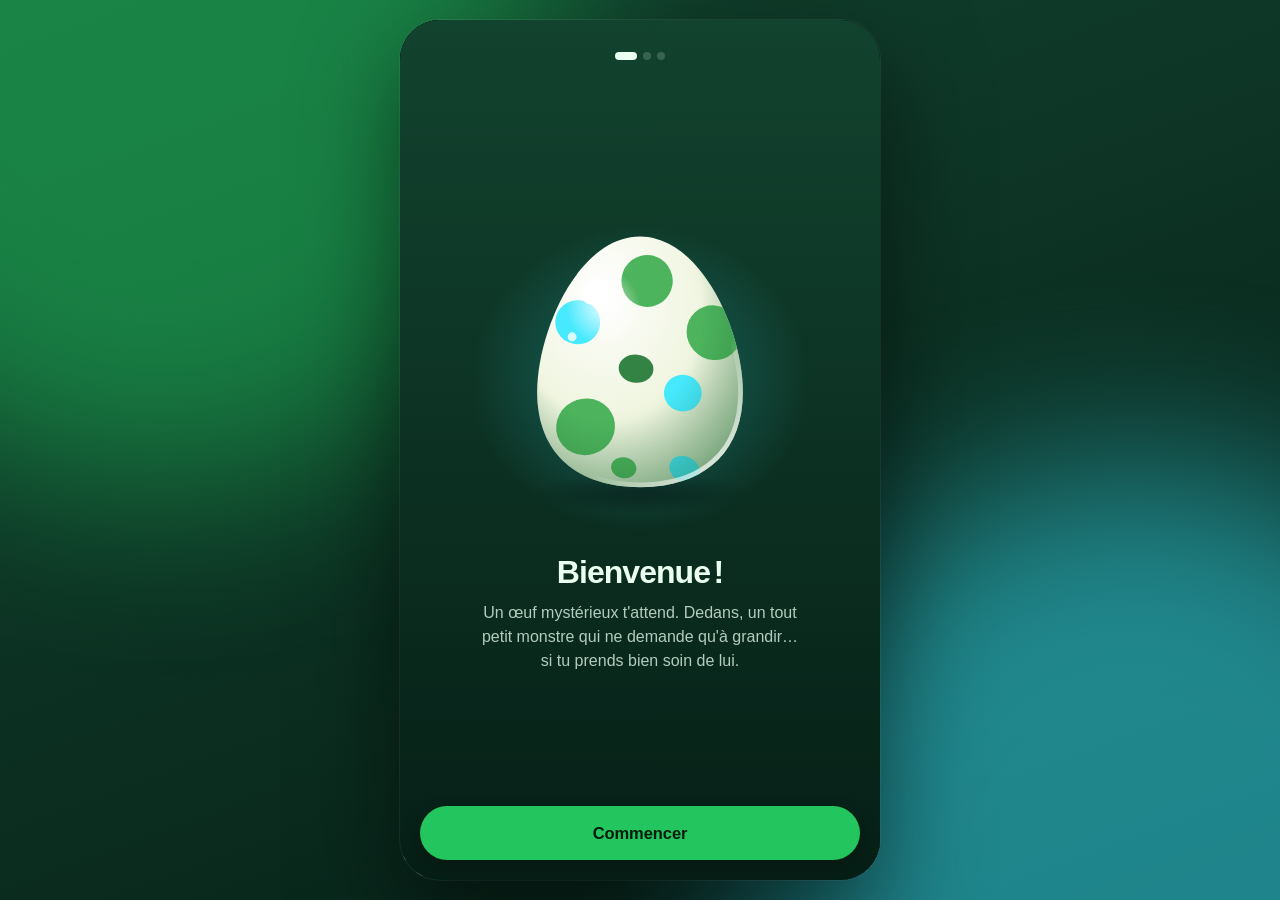
==== commit e0ec9aa3: "Accueil version Jeu vidéo : jauges segmentées, raccourcis à gauche, six pastilles de couleur Co-Auth" ====
--- a/index.html
+++ b/index.html
@@ -2,7 +2,7 @@
 <html lang="fr">
 <head>
 <meta charset="utf-8">
-<meta name="viewport" content="width=device-width, initial-scale=1, viewport-fit=cover">
+<meta name="viewport" content="width=device-width, initial-scale=1, maximum-scale=1, user-scalable=no, viewport-fit=cover">
 <title>Mini-Titan</title>
 <meta name="description" content="Adopte un petit monstre à plaques dorsales : nourris-le, lave-le, joue avec lui et regarde-le grandir.">
 <meta name="theme-color" content="#12432f">
@@ -38,6 +38,7 @@
         <div class="fx" id="fx" aria-hidden="true"></div>
 
         <header class="topbar" id="topbar">
+          <span class="av" id="tbAv" aria-hidden="true">T</span>
           <button class="idcard glass" id="idcard" type="button" aria-label="Voir le profil">
             <span class="nm" id="tbName">Titan</span>
             <span class="sub" id="tbSub"></span>
@@ -49,7 +50,8 @@
           </div>
         </header>
 
-        <div class="gauges glass" id="gauges"></div>
+        <div class="gauges" id="gauges"></div>
+        <div class="side" id="side"></div>
       </div>
       <nav class="dock" id="dock" aria-label="Actions"></nav>
     </section>
@@ -57,6 +59,7 @@
     <!-- ===================== Autres onglets ===================== -->
     <section class="view scroll" id="v-profil" aria-label="Profil"></section>
     <section class="view scroll" id="v-looks" aria-label="Looks"></section>
+    <section class="view scroll" id="v-album" aria-label="Album"></section>
     <section class="view scroll" id="v-reglages" aria-label="Réglages"></section>
   </main>
 
@@ -76,6 +79,7 @@
 <script src="js/scenes.js"></script>
 <script src="js/sfx.js"></script>
 <script src="js/games.js" onerror="void 0"></script>
+<script src="js/album.js"></script>
 <script src="js/ui.js"></script>
 <script>
 /* Service worker : seulement en ligne (https), jamais en local pour ne pas gêner les essais. */
--- a/app.css
+++ b/app.css
@@ -591,3 +591,99 @@
 .carousel { cursor: grab; }
 .carousel.dragging { cursor: grabbing; scroll-snap-type: none; }
 .carousel.dragging .lcard { pointer-events: none; }
+
+/* pas de zoom au double tap ni au pincement : c est une appli, pas une page */
+html, body, .app, .app * { touch-action: manipulation; }
+.wash, .sheet-top, .mtg-root [style*="touch-action"] { touch-action: none; }
+
+/* ------------------------------------------------------------------ album et succès */
+.tabbar { grid-template-columns: repeat(5, 1fr); }
+.tab .pill { width: 52px; }
+.card > h3 .cnt { float: right; letter-spacing: 0; color: var(--ink); }
+.achs { display: grid; gap: 8px; }
+.ach { display: flex; align-items: center; gap: 12px; padding: 10px 12px; border-radius: 18px; background: var(--fill); opacity: .62; }
+.ach .ach-ic { width: 38px; height: 38px; flex: none; filter: grayscale(1) brightness(.7); opacity: .6; }
+.ach .ach-tx { min-width: 0; display: flex; flex-direction: column; }
+.ach b { font-size: 15.5px; font-weight: 800; }
+.ach .ach-tx > span { font-size: 13.5px; line-height: 1.3; color: var(--ink2); }
+.ach small { font-size: 12px; font-weight: 600; color: var(--ink3); margin-top: 2px; }
+.ach.ok { opacity: 1; background: var(--fill2); box-shadow: inset 0 0 0 2px var(--hi); }
+.ach.ok .ach-ic { filter: none; opacity: 1; }
+.alrow + .alrow { margin-top: 14px; }
+.alrow .rn { font-size: 15px; font-weight: 800; margin: 0 2px 6px; }
+.alf { display: grid; grid-template-columns: repeat(6, 1fr); gap: 5px; }
+.alc { position: relative; aspect-ratio: 5 / 6; border-radius: 12px; overflow: hidden; isolation: isolate; box-shadow: inset 0 0 0 1px var(--line); }
+.alm { position: absolute; aspect-ratio: 1; pointer-events: none; }
+.alm .mt-mon { width: 100%; height: 100%; }
+.alm .mt-mon * { animation: none !important; }
+.aln { position: absolute; left: 0; right: 0; bottom: 0; padding: 8px 0 3px; text-align: center; font-size: 10.5px; font-weight: 800; color: #fff; background: linear-gradient(transparent, rgba(0, 0, 0, .62)); }
+.alc.lock .alm { filter: brightness(0); opacity: .38; }
+.alc.lock { filter: saturate(.35); }
+.alps { display: grid; grid-template-columns: repeat(4, 1fr); gap: 8px; }
+.alp { display: flex; flex-direction: column; align-items: center; padding: 8px 2px 8px; border-radius: 16px; background: var(--fill); text-align: center; }
+.alp .pic { width: 46px; height: 46px; }
+.alp b { font-size: 12.5px; font-weight: 800; margin-top: 2px; }
+.alp small { font-size: 11.5px; color: var(--ink2); }
+.alp.lock .pic { filter: brightness(0); opacity: .3; }
+.ach-banner {
+  position: absolute; z-index: 70; left: 50%; top: calc(var(--sat) + 10px); display: flex; align-items: center; gap: 10px; max-width: calc(100% - 24px);
+  padding: 9px 20px 9px 10px; border-radius: 28px; background: #ffe14d; color: #3a2a00; box-shadow: 0 12px 30px rgba(0, 0, 0, .4);
+  transform: translate(-50%, -180%); transition: transform .42s cubic-bezier(.3, 1.4, .5, 1); pointer-events: none; white-space: nowrap;
+}
+.ach-banner.show { transform: translate(-50%, 0); }
+.ach-banner .ach-ic { width: 38px; height: 38px; flex: none; }
+.ach-banner .ach-tx { display: flex; flex-direction: column; min-width: 0; }
+.ach-banner b { font-size: 11.5px; font-weight: 800; letter-spacing: .07em; text-transform: uppercase; opacity: .7; }
+.ach-banner .ach-tx > span { font-size: 16px; font-weight: 800; overflow: hidden; text-overflow: ellipsis; }
+
+/* ================================================================== accueil « jeu vidéo »
+   Le décor prend tout l'écran : portrait + carte d'identité en haut, jauges segmentées à droite,
+   raccourcis (Profil, Looks, Album, Réglages) à gauche, six pastilles de couleur en bas.
+   La barre d'onglets ne revient que dans les autres écrans. */
+.app.at-home .tabbar { display: none; }
+.view-home .stage { border-radius: 0; }
+.topbar { align-items: center; gap: 10px; padding: calc(var(--sat) + 12px) 12px 0; }
+.av { flex: none; width: 54px; height: 54px; border-radius: 16px; display: grid; place-items: center; background: var(--accent); color: var(--on-accent);
+  font-size: 22px; font-weight: 900; box-shadow: 0 0 0 2px #fff, 0 6px 14px rgba(0, 0, 0, .4); }
+.idcard { display: block; flex: 1 1 auto; min-width: 0; max-width: none; padding: 8px 12px 10px; border-radius: 16px; }
+.idcard .nm { display: inline; font-size: 16px; }
+.idcard .sub { display: inline; margin-left: 6px; font-size: 12px; }
+.idcard .grow { height: 6px; margin-top: 6px; border-radius: 3px; }
+.topright { flex: none; }
+.topright .clock { position: absolute; right: 12px; top: calc(var(--sat) + 214px); height: 32px; padding: 0 12px 0 9px; border-radius: 12px; font-size: 13px; }
+.topright .clock .ic { width: 16px; height: 16px; }
+
+.gauges { left: auto; right: 12px; bottom: auto; top: calc(var(--sat) + 84px); width: 138px; display: grid; grid-template-columns: 1fr; gap: 6px;
+  padding: 0; border-radius: 0; background: none; border: 0; box-shadow: none; }
+.gauge { flex-direction: row; align-items: center; gap: 7px; min-height: 0; height: 26px; padding: 0 8px; border-radius: 10px; color: #fff;
+  background: rgba(12, 16, 28, .58); border: 1px solid rgba(255, 255, 255, .14); -webkit-backdrop-filter: blur(14px) saturate(1.4); backdrop-filter: blur(14px) saturate(1.4); }
+.gauge > .ic { width: 15px; height: 15px; stroke-width: 2.4; }
+.gauge .seg { flex: 1 1 auto; display: grid; grid-template-columns: repeat(8, 1fr); gap: 2px; padding: 0; background: none; border-radius: 0; }
+.gauge .seg i { height: 8px; border-radius: 2px; background: rgba(255, 255, 255, .22); transition: background .3s; }
+.gauge .seg i.f { background: var(--hi); }
+.gauge.warn .seg i.f { background: var(--warn); }
+.gauge.bad { border-color: var(--bad); animation: ui-pulse 1.1s ease-in-out infinite; }
+.gauge.bad > .ic { color: var(--bad); }
+.gauge.bad .seg i { background: rgba(255, 77, 94, .45); }
+
+.side { position: absolute; z-index: 6; left: 12px; top: calc(var(--sat) + 86px); display: grid; gap: 8px; }
+.side button { width: 44px; height: 44px; border-radius: 50%; display: grid; place-items: center; color: #fff; background: rgba(12, 16, 28, .58);
+  border: 1px solid rgba(255, 255, 255, .14); transition: transform .18s var(--ease); }
+.side button:active { transform: scale(.88); }
+.side button .ic { width: 21px; height: 21px; }
+
+.dock { position: absolute; z-index: 6; left: 0; right: 0; bottom: 0; padding: 0 6px calc(var(--sab) + 12px); background: none; gap: 0; pointer-events: none; }
+.dock .act { pointer-events: auto; gap: 6px; }
+.act .circ, .act.lit .circ, .act.alert .circ, .act.alert.lit .circ {
+  width: var(--dock-c); height: var(--dock-c); color: #fff; animation: none;
+  background: radial-gradient(circle at 34% 26%, rgba(255, 255, 255, .65), transparent 42%), var(--c);
+  box-shadow: 0 5px 0 var(--d), 0 9px 14px rgba(0, 0, 0, .4), inset 0 -3px 6px rgba(0, 0, 0, .18);
+}
+.act .circ .ic { width: 25px; height: 25px; stroke-width: 2.3; filter: drop-shadow(0 1px 1px rgba(0, 0, 0, .35)); }
+.act:active .circ { transform: translateY(4px) scale(.96); box-shadow: 0 1px 0 var(--d), 0 4px 8px rgba(0, 0, 0, .35), inset 0 -3px 6px rgba(0, 0, 0, .18); }
+.act .lb, .act.alert .lb { color: #fff; font-size: 11px; font-weight: 800; text-shadow: 0 1px 3px rgba(0, 0, 0, .85), 0 0 8px rgba(0, 0, 0, .5); }
+.act.alert .circ { animation: ui-nudge 2.4s ease-in-out infinite; box-shadow: 0 5px 0 var(--d), 0 0 0 3px #fff, 0 0 18px var(--c); }
+.act .dot { top: -2px; right: -2px; border-color: #fff; }
+.act[data-a="light"]:not(.lit) .circ { filter: saturate(.3) brightness(.75); }
+.stage.washing .side, .stage.washing .gauges { opacity: 0; pointer-events: none; }
+@media (max-height: 600px) { .topright .clock { display: none; } }
